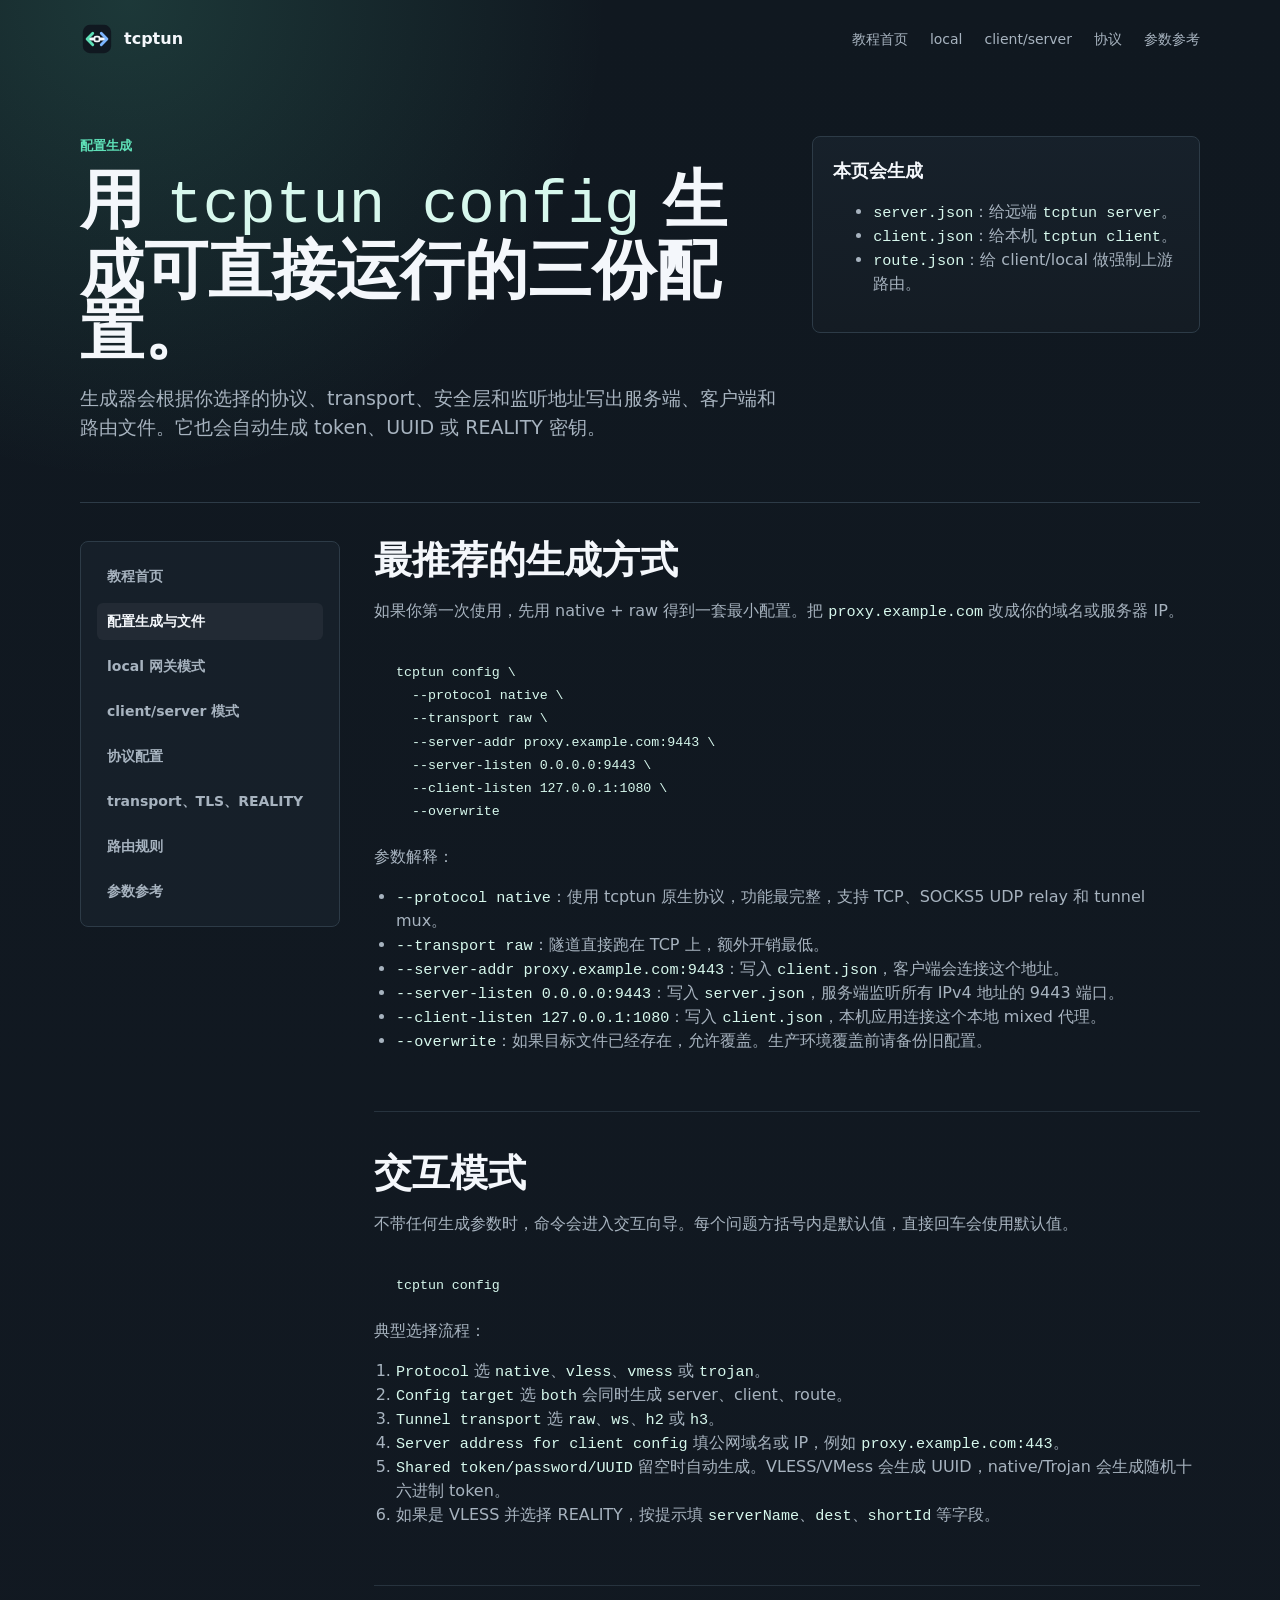
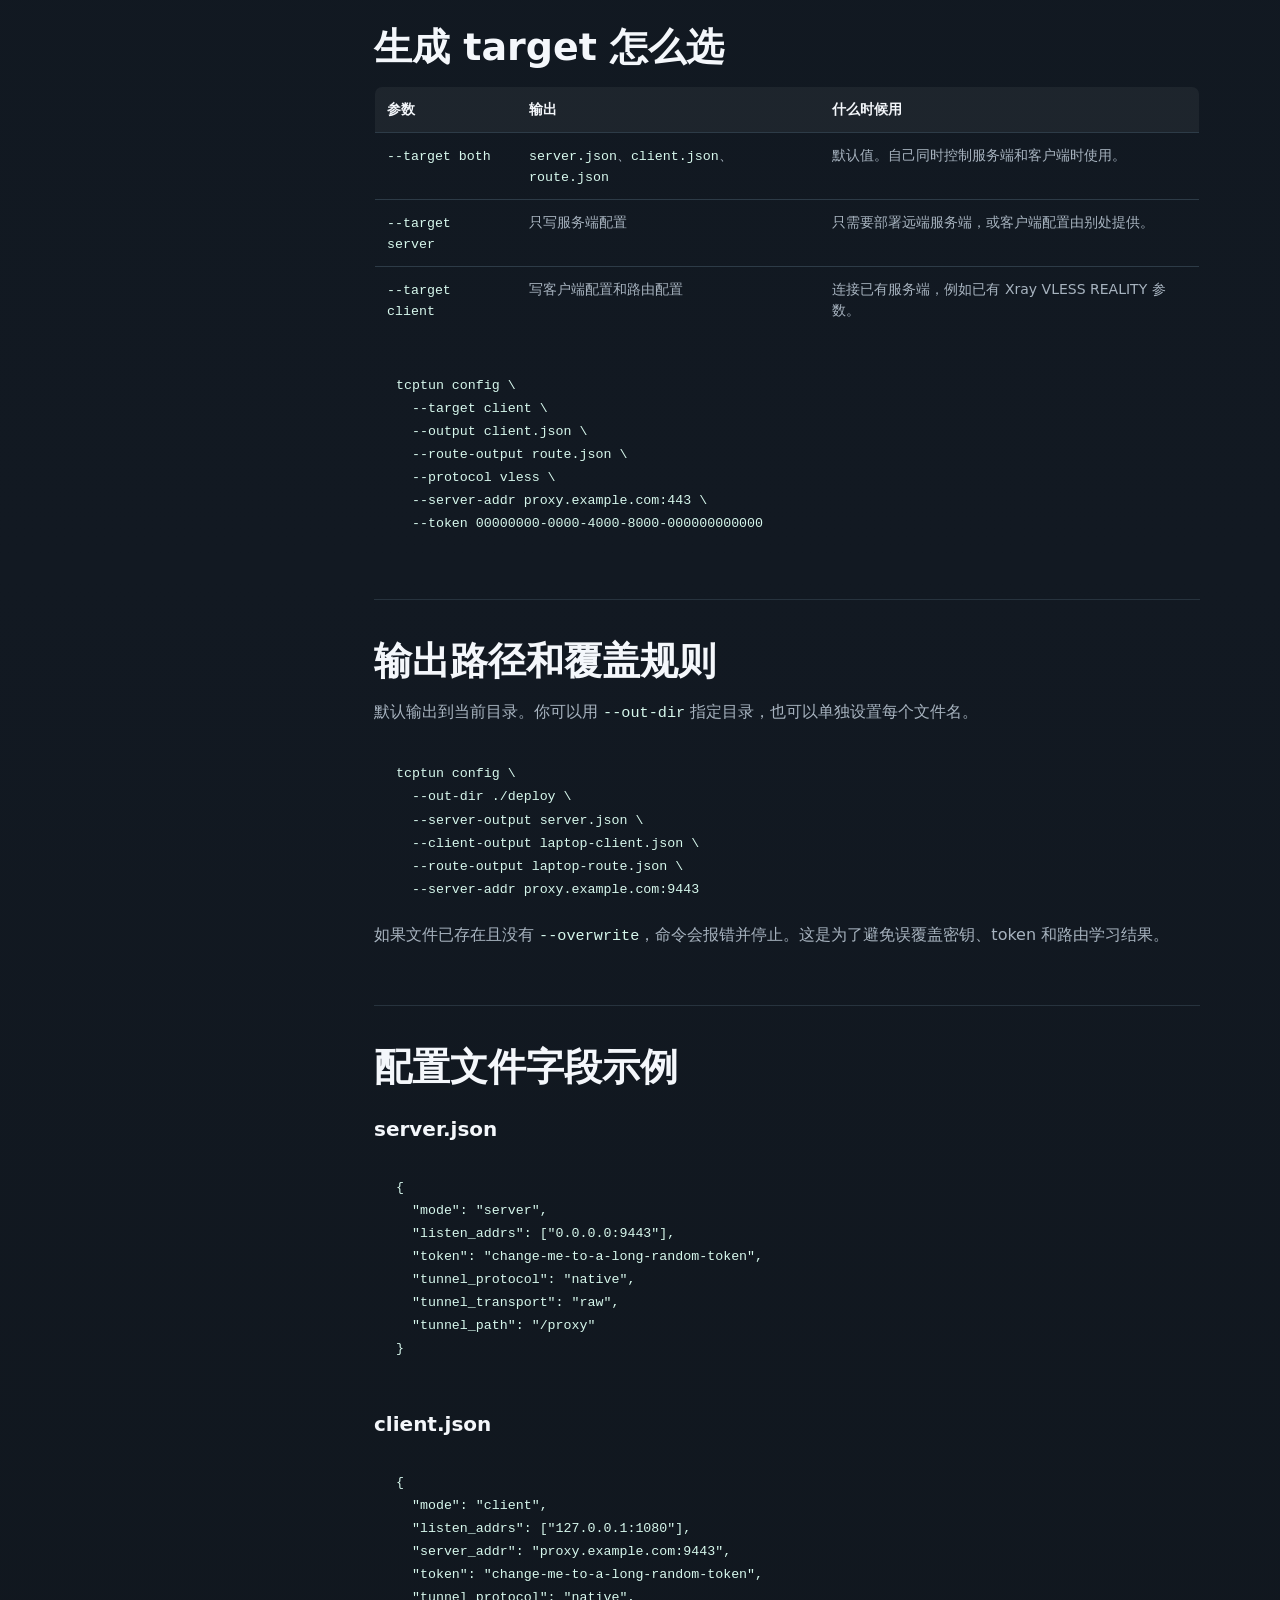
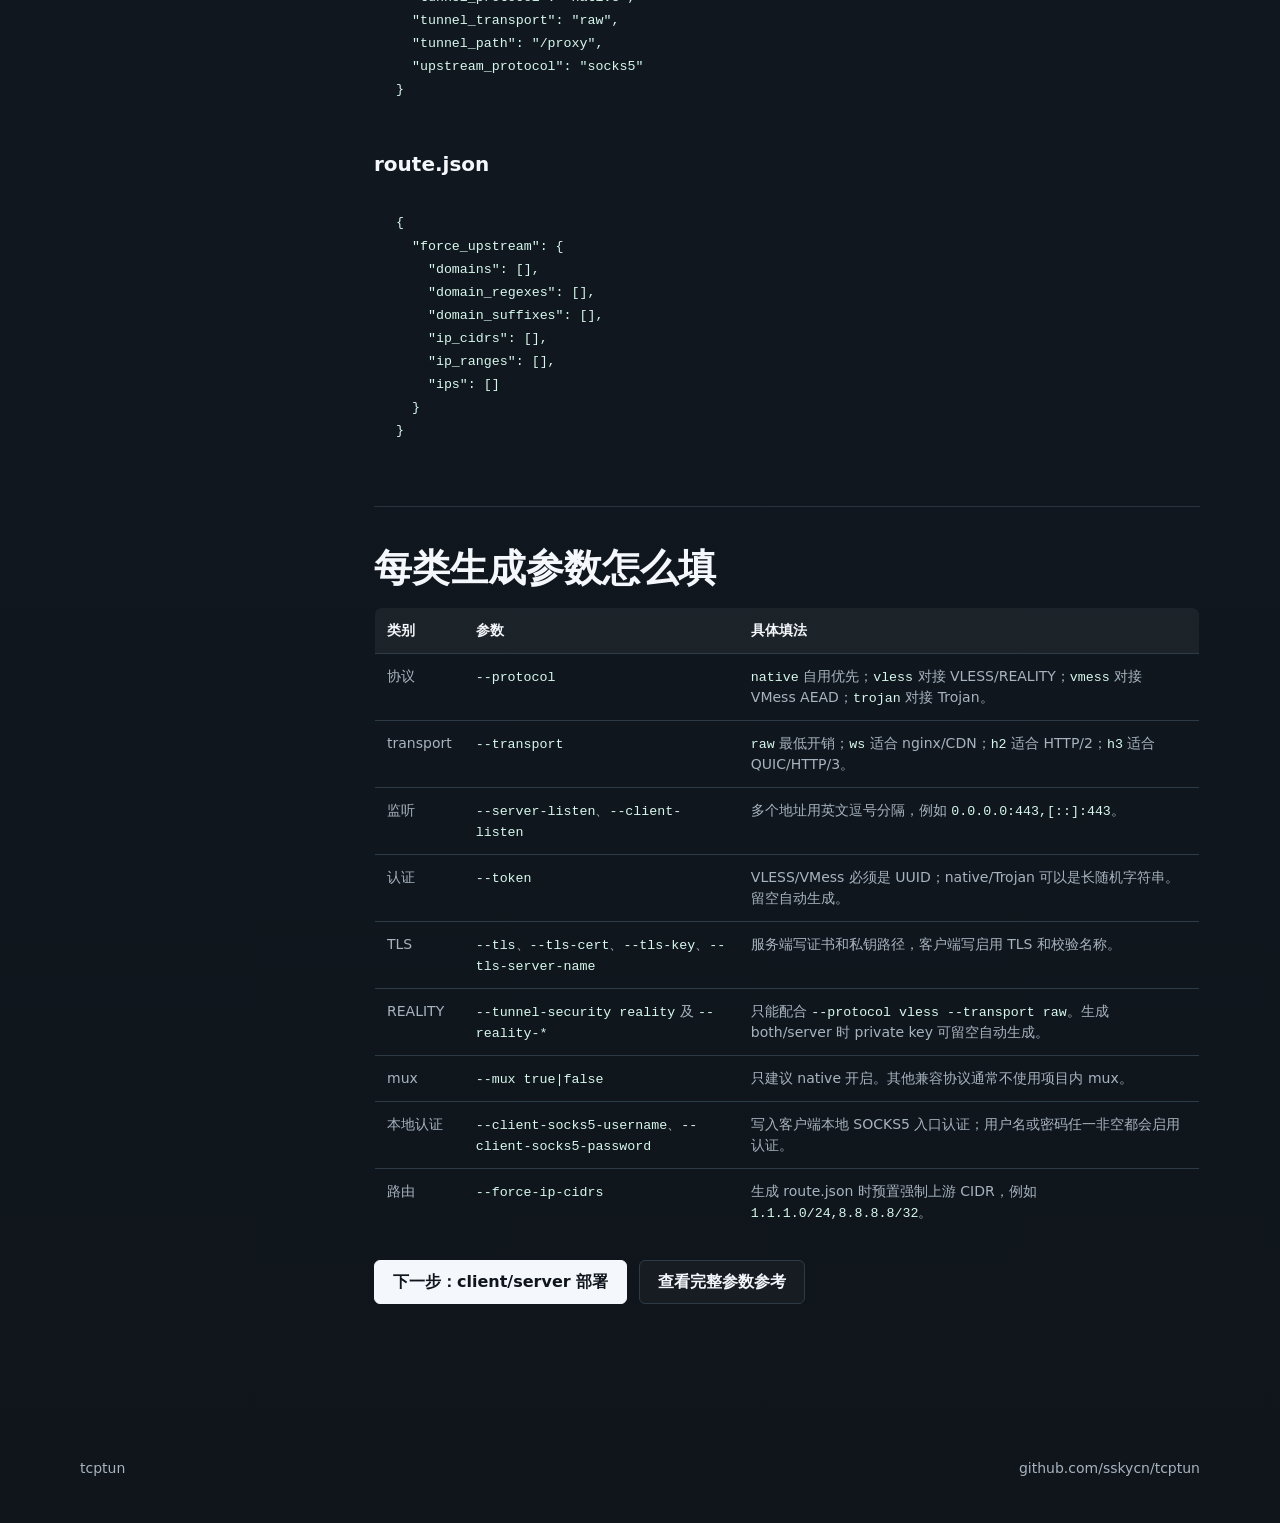
==== site/guide/config.html @ 9cd71167 "chore: update project files" ====
<!doctype html>
<html lang="zh-CN">
  <head>
    <meta charset="utf-8">
    <meta name="viewport" content="width=device-width, initial-scale=1">
    <title>配置生成与配置文件 - tcptun 使用教程</title>
    <meta name="description" content="tcptun config 手把手教程，解释 server.json、client.json、route.json 和每个生成参数。">
    <link rel="canonical" href="https://tcptun.com/guide/config.html">
    <meta name="theme-color" content="#101820">
    <link rel="icon" href="../icon.svg?v=20260701-2" type="image/svg+xml">
    <link rel="stylesheet" href="../styles.css">
  </head>
  <body>
    <header class="topbar">
      <a class="brand" href="../" aria-label="tcptun home"><img class="brand-icon" src="../icon.svg?v=20260701-2" alt="" aria-hidden="true"><span>tcptun</span></a>
      <nav class="nav" aria-label="Primary"><a href="./">教程首页</a><a href="local.html">local</a><a href="client-server.html">client/server</a><a href="protocols.html">协议</a><a href="reference.html">参数参考</a></nav>
    </header>
    <main class="doc-main">
      <section class="doc-hero">
        <div>
          <p class="eyebrow">配置生成</p>
          <h1>用 <code>tcptun config</code> 生成可直接运行的三份配置。</h1>
          <p class="lede">生成器会根据你选择的协议、transport、安全层和监听地址写出服务端、客户端和路由文件。它也会自动生成 token、UUID 或 REALITY 密钥。</p>
        </div>
        <div class="doc-card">
          <h3>本页会生成</h3>
          <ul>
            <li><code>server.json</code>：给远端 <code>tcptun server</code>。</li>
            <li><code>client.json</code>：给本机 <code>tcptun client</code>。</li>
            <li><code>route.json</code>：给 client/local 做强制上游路由。</li>
          </ul>
        </div>
      </section>
      <section class="doc-shell">
        <aside class="doc-sidebar" aria-label="教程导航">
          <a href="./">教程首页</a><a class="active" href="config.html">配置生成与文件</a><a href="local.html">local 网关模式</a><a href="client-server.html">client/server 模式</a><a href="protocols.html">协议配置</a><a href="transports.html">transport、TLS、REALITY</a><a href="routes.html">路由规则</a><a href="reference.html">参数参考</a>
        </aside>
        <div class="doc-content">
          <section class="doc-section">
            <h2>最推荐的生成方式</h2>
            <p>如果你第一次使用，先用 native + raw 得到一套最小配置。把 <code>proxy.example.com</code> 改成你的域名或服务器 IP。</p>
            <pre><code>tcptun config \
  --protocol native \
  --transport raw \
  --server-addr proxy.example.com:9443 \
  --server-listen 0.0.0.0:9443 \
  --client-listen 127.0.0.1:1080 \
  --overwrite</code></pre>
            <p>参数解释：</p>
            <ul>
              <li><code>--protocol native</code>：使用 tcptun 原生协议，功能最完整，支持 TCP、SOCKS5 UDP relay 和 tunnel mux。</li>
              <li><code>--transport raw</code>：隧道直接跑在 TCP 上，额外开销最低。</li>
              <li><code>--server-addr proxy.example.com:9443</code>：写入 <code>client.json</code>，客户端会连接这个地址。</li>
              <li><code>--server-listen 0.0.0.0:9443</code>：写入 <code>server.json</code>，服务端监听所有 IPv4 地址的 9443 端口。</li>
              <li><code>--client-listen 127.0.0.1:1080</code>：写入 <code>client.json</code>，本机应用连接这个本地 mixed 代理。</li>
              <li><code>--overwrite</code>：如果目标文件已经存在，允许覆盖。生产环境覆盖前请备份旧配置。</li>
            </ul>
          </section>

          <section class="doc-section">
            <h2>交互模式</h2>
            <p>不带任何生成参数时，命令会进入交互向导。每个问题方括号内是默认值，直接回车会使用默认值。</p>
            <pre><code>tcptun config</code></pre>
            <p>典型选择流程：</p>
            <ol>
              <li><code>Protocol</code> 选 <code>native</code>、<code>vless</code>、<code>vmess</code> 或 <code>trojan</code>。</li>
              <li><code>Config target</code> 选 <code>both</code> 会同时生成 server、client、route。</li>
              <li><code>Tunnel transport</code> 选 <code>raw</code>、<code>ws</code>、<code>h2</code> 或 <code>h3</code>。</li>
              <li><code>Server address for client config</code> 填公网域名或 IP，例如 <code>proxy.example.com:443</code>。</li>
              <li><code>Shared token/password/UUID</code> 留空时自动生成。VLESS/VMess 会生成 UUID，native/Trojan 会生成随机十六进制 token。</li>
              <li>如果是 VLESS 并选择 REALITY，按提示填 <code>serverName</code>、<code>dest</code>、<code>shortId</code> 等字段。</li>
            </ol>
          </section>

          <section class="doc-section">
            <h2>生成 target 怎么选</h2>
            <table class="doc-table">
              <thead><tr><th>参数</th><th>输出</th><th>什么时候用</th></tr></thead>
              <tbody>
                <tr><td><code>--target both</code></td><td><code>server.json</code>、<code>client.json</code>、<code>route.json</code></td><td>默认值。自己同时控制服务端和客户端时使用。</td></tr>
                <tr><td><code>--target server</code></td><td>只写服务端配置</td><td>只需要部署远端服务端，或客户端配置由别处提供。</td></tr>
                <tr><td><code>--target client</code></td><td>写客户端配置和路由配置</td><td>连接已有服务端，例如已有 Xray VLESS REALITY 参数。</td></tr>
              </tbody>
            </table>
            <pre><code>tcptun config \
  --target client \
  --output client.json \
  --route-output route.json \
  --protocol vless \
  --server-addr proxy.example.com:443 \
  --token 00000000-0000-4000-8000-000000000000</code></pre>
          </section>

          <section class="doc-section">
            <h2>输出路径和覆盖规则</h2>
            <p>默认输出到当前目录。你可以用 <code>--out-dir</code> 指定目录，也可以单独设置每个文件名。</p>
            <pre><code>tcptun config \
  --out-dir ./deploy \
  --server-output server.json \
  --client-output laptop-client.json \
  --route-output laptop-route.json \
  --server-addr proxy.example.com:9443</code></pre>
            <p>如果文件已存在且没有 <code>--overwrite</code>，命令会报错并停止。这是为了避免误覆盖密钥、token 和路由学习结果。</p>
          </section>

          <section class="doc-section">
            <h2>配置文件字段示例</h2>
            <h3>server.json</h3>
            <pre><code>{
  "mode": "server",
  "listen_addrs": ["0.0.0.0:9443"],
  "token": "change-me-to-a-long-random-token",
  "tunnel_protocol": "native",
  "tunnel_transport": "raw",
  "tunnel_path": "/proxy"
}</code></pre>
            <h3>client.json</h3>
            <pre><code>{
  "mode": "client",
  "listen_addrs": ["127.0.0.1:1080"],
  "server_addr": "proxy.example.com:9443",
  "token": "change-me-to-a-long-random-token",
  "tunnel_protocol": "native",
  "tunnel_transport": "raw",
  "tunnel_path": "/proxy",
  "upstream_protocol": "socks5"
}</code></pre>
            <h3>route.json</h3>
            <pre><code>{
  "force_upstream": {
    "domains": [],
    "domain_regexes": [],
    "domain_suffixes": [],
    "ip_cidrs": [],
    "ip_ranges": [],
    "ips": []
  }
}</code></pre>
          </section>

          <section class="doc-section">
            <h2>每类生成参数怎么填</h2>
            <table class="doc-table">
              <thead><tr><th>类别</th><th>参数</th><th>具体填法</th></tr></thead>
              <tbody>
                <tr><td>协议</td><td><code>--protocol</code></td><td><code>native</code> 自用优先；<code>vless</code> 对接 VLESS/REALITY；<code>vmess</code> 对接 VMess AEAD；<code>trojan</code> 对接 Trojan。</td></tr>
                <tr><td>transport</td><td><code>--transport</code></td><td><code>raw</code> 最低开销；<code>ws</code> 适合 nginx/CDN；<code>h2</code> 适合 HTTP/2；<code>h3</code> 适合 QUIC/HTTP/3。</td></tr>
                <tr><td>监听</td><td><code>--server-listen</code>、<code>--client-listen</code></td><td>多个地址用英文逗号分隔，例如 <code>0.0.0.0:443,[::]:443</code>。</td></tr>
                <tr><td>认证</td><td><code>--token</code></td><td>VLESS/VMess 必须是 UUID；native/Trojan 可以是长随机字符串。留空自动生成。</td></tr>
                <tr><td>TLS</td><td><code>--tls</code>、<code>--tls-cert</code>、<code>--tls-key</code>、<code>--tls-server-name</code></td><td>服务端写证书和私钥路径，客户端写启用 TLS 和校验名称。</td></tr>
                <tr><td>REALITY</td><td><code>--tunnel-security reality</code> 及 <code>--reality-*</code></td><td>只能配合 <code>--protocol vless --transport raw</code>。生成 both/server 时 private key 可留空自动生成。</td></tr>
                <tr><td>mux</td><td><code>--mux true|false</code></td><td>只建议 native 开启。其他兼容协议通常不使用项目内 mux。</td></tr>
                <tr><td>本地认证</td><td><code>--client-socks5-username</code>、<code>--client-socks5-password</code></td><td>写入客户端本地 SOCKS5 入口认证；用户名或密码任一非空都会启用认证。</td></tr>
                <tr><td>路由</td><td><code>--force-ip-cidrs</code></td><td>生成 route.json 时预置强制上游 CIDR，例如 <code>1.1.1.0/24,8.8.8.8/32</code>。</td></tr>
              </tbody>
            </table>
            <div class="doc-next">
              <a class="button primary" href="client-server.html">下一步：client/server 部署</a>
              <a class="button secondary" href="reference.html">查看完整参数参考</a>
            </div>
          </section>
        </div>
      </section>
    </main>
    <footer class="footer"><span>tcptun</span><a href="https://github.com/sskycn/tcptun">github.com/sskycn/tcptun</a></footer>
  </body>
</html>
---- site/styles.css ----
:root {
  color-scheme: dark;
  --bg: #101820;
  --panel: #17212b;
  --panel-2: #1d2a34;
  --text: #f4f7fb;
  --muted: #a7b3bf;
  --line: #2d3b47;
  --accent: #5ee0b7;
  --accent-2: #7db6ff;
  --button: #f4f7fb;
  --button-text: #0e151c;
}

* {
  box-sizing: border-box;
}

body {
  margin: 0;
  min-width: 320px;
  background:
    radial-gradient(circle at 10% 0%, rgba(94, 224, 183, 0.16), transparent 30rem),
    linear-gradient(180deg, #101820 0%, #121922 46%, #0f151b 100%);
  color: var(--text);
  font-family: Inter, ui-sans-serif, system-ui, -apple-system, BlinkMacSystemFont, "Segoe UI", sans-serif;
  line-height: 1.5;
}

a {
  color: inherit;
  text-decoration: none;
}

.topbar {
  display: flex;
  align-items: center;
  justify-content: space-between;
  width: min(1120px, calc(100vw - 32px));
  margin: 0 auto;
  padding: 22px 0;
}

.brand,
.nav {
  display: flex;
  align-items: center;
}

.brand {
  gap: 10px;
  font-weight: 700;
}

.brand-icon {
  width: 34px;
  height: 34px;
  display: block;
}

.nav {
  gap: 22px;
  color: var(--muted);
  font-size: 14px;
}

.nav a:hover {
  color: var(--text);
}

.language-switch {
  display: inline-flex;
  gap: 4px;
  padding: 4px;
  border: 1px solid var(--line);
  border-radius: 8px;
  background: rgba(255, 255, 255, 0.03);
}

.language-switch button {
  min-width: 42px;
  min-height: 32px;
  border: 0;
  border-radius: 5px;
  background: transparent;
  color: var(--muted);
  cursor: pointer;
  font: inherit;
  font-size: 13px;
  font-weight: 800;
}

.language-switch button.active {
  background: var(--button);
  color: var(--button-text);
}

.hero {
  display: grid;
  grid-template-columns: minmax(0, 1fr) minmax(360px, 0.86fr);
  gap: 44px;
  width: min(1120px, calc(100vw - 32px));
  margin: 46px auto 0;
  min-height: calc(100vh - 168px);
  align-items: center;
}

.hero-copy {
  max-width: 700px;
}

.eyebrow {
  margin: 0 0 14px;
  color: var(--accent);
  font-size: 13px;
  font-weight: 700;
  letter-spacing: 0;
  text-transform: uppercase;
}

h1,
h2,
h3,
p {
  margin-top: 0;
}

h1 {
  margin-bottom: 22px;
  max-width: 760px;
  font-size: clamp(46px, 8vw, 84px);
  line-height: 0.96;
  letter-spacing: 0;
}

h2 {
  margin-bottom: 18px;
  font-size: clamp(30px, 5vw, 48px);
  line-height: 1.05;
  letter-spacing: 0;
}

h3 {
  margin-bottom: 10px;
  font-size: 18px;
}

.lede {
  max-width: 660px;
  color: var(--muted);
  font-size: 19px;
}

.actions {
  display: flex;
  flex-wrap: wrap;
  gap: 12px;
  margin-top: 30px;
}

.button {
  display: inline-flex;
  align-items: center;
  justify-content: center;
  min-height: 44px;
  padding: 0 18px;
  border: 1px solid var(--line);
  border-radius: 6px;
  font-weight: 700;
  white-space: nowrap;
}

.button.primary {
  border-color: var(--button);
  background: var(--button);
  color: var(--button-text);
}

.button.secondary {
  background: rgba(255, 255, 255, 0.03);
  color: var(--text);
}

.terminal,
.code-card {
  border: 1px solid var(--line);
  border-radius: 8px;
  background: rgba(12, 18, 24, 0.78);
  box-shadow: 0 24px 70px rgba(0, 0, 0, 0.28);
  overflow: hidden;
}

.terminal-bar {
  display: flex;
  gap: 8px;
  padding: 14px;
  border-bottom: 1px solid var(--line);
  background: rgba(255, 255, 255, 0.03);
}

.terminal-bar span {
  width: 10px;
  height: 10px;
  border-radius: 50%;
  background: var(--accent-2);
}

.terminal-bar span:first-child {
  background: #ff7f7f;
}

.terminal-bar span:nth-child(2) {
  background: #ffd36b;
}

pre {
  margin: 0;
  overflow-x: auto;
  padding: 22px;
  color: #d7f8ed;
  font: 14px/1.65 ui-monospace, SFMono-Regular, Menlo, Consolas, monospace;
}

.section {
  width: min(1120px, calc(100vw - 32px));
  margin: 0 auto;
  padding: 92px 0;
}

.section-heading {
  max-width: 720px;
  margin-bottom: 28px;
}

.feature-grid {
  display: grid;
  grid-template-columns: repeat(4, minmax(0, 1fr));
  gap: 14px;
}

.feature-grid article {
  min-height: 204px;
  border: 1px solid var(--line);
  border-radius: 8px;
  background: linear-gradient(180deg, var(--panel), var(--panel-2));
  padding: 22px;
}

.feature-grid p,
.split p,
.guide p,
.download p,
.converter-section p,
.footer {
  color: var(--muted);
}

.split,
.download {
  display: grid;
  grid-template-columns: minmax(0, 0.9fr) minmax(320px, 0.8fr);
  gap: 30px;
  align-items: center;
  border-top: 1px solid var(--line);
}

.download {
  grid-template-columns: minmax(0, 1fr) auto;
  border-bottom: 1px solid var(--line);
}

code {
  color: #d7f8ed;
  font: 0.95em ui-monospace, SFMono-Regular, Menlo, Consolas, monospace;
}

.guide {
  border-top: 1px solid var(--line);
}

.steps {
  display: grid;
  grid-template-columns: repeat(4, minmax(0, 1fr));
  gap: 14px;
}

.steps article,
.guide-notes > div,
.converter-pane {
  border: 1px solid var(--line);
  border-radius: 8px;
  background: linear-gradient(180deg, rgba(23, 33, 43, 0.96), rgba(20, 28, 36, 0.96));
}

.steps article {
  display: flex;
  flex-direction: column;
  min-height: 300px;
  padding: 20px;
}

.steps pre {
  margin-top: auto;
  padding: 16px;
  border: 1px solid rgba(125, 182, 255, 0.18);
  border-radius: 6px;
  background: rgba(10, 14, 18, 0.55);
  font-size: 12px;
}

.step-index {
  display: grid;
  place-items: center;
  width: 30px;
  height: 30px;
  margin-bottom: 16px;
  border: 1px solid rgba(94, 224, 183, 0.5);
  border-radius: 50%;
  color: var(--accent);
  font-weight: 800;
}

.guide-notes {
  display: grid;
  grid-template-columns: repeat(2, minmax(0, 1fr));
  gap: 14px;
  margin-top: 14px;
}

.guide-notes > div {
  padding: 22px;
}

.converter-section {
  border-top: 1px solid var(--line);
}

.converter {
  display: grid;
  grid-template-columns: minmax(0, 0.95fr) minmax(0, 1.05fr);
  gap: 18px;
}

.generator {
  display: grid;
  grid-template-columns: minmax(0, 0.82fr) minmax(0, 1.18fr);
  gap: 18px;
  margin-bottom: 82px;
}

.converter-pane,
.generator-form,
.generator-output {
  min-width: 0;
  padding: 20px;
}

.generator-form,
.generator-output {
  border: 1px solid var(--line);
  border-radius: 8px;
  background: linear-gradient(180deg, rgba(23, 33, 43, 0.96), rgba(20, 28, 36, 0.96));
}

.field-row {
  display: grid;
  grid-template-columns: 112px minmax(0, 1fr);
  gap: 12px;
  align-items: center;
  margin-bottom: 12px;
}

label,
.textarea-label,
.output-heading {
  color: var(--text);
  font-size: 13px;
  font-weight: 700;
}

input,
select,
textarea {
  width: 100%;
  border: 1px solid var(--line);
  border-radius: 6px;
  background: #0c1218;
  color: var(--text);
  font: inherit;
}

input,
select {
  min-height: 42px;
  padding: 0 12px;
}

textarea {
  min-height: 360px;
  margin-top: 8px;
  padding: 14px;
  resize: vertical;
  font: 13px/1.55 ui-monospace, SFMono-Regular, Menlo, Consolas, monospace;
}

.converter-actions {
  display: flex;
  flex-wrap: wrap;
  gap: 10px;
  margin-top: 14px;
}

.converter-actions.compact {
  margin-top: 0;
}

.tabs {
  display: flex;
  flex-wrap: wrap;
  gap: 8px;
  margin-bottom: 12px;
}

.tab {
  min-height: 36px;
  border: 1px solid var(--line);
  border-radius: 6px;
  background: rgba(255, 255, 255, 0.03);
  color: var(--muted);
  cursor: pointer;
  font: inherit;
  font-weight: 700;
  padding: 0 12px;
}

.tab.active {
  border-color: rgba(94, 224, 183, 0.65);
  color: var(--text);
}

.output-pane {
  min-width: 0;
}

.output-heading {
  display: flex;
  align-items: center;
  justify-content: space-between;
  gap: 12px;
  margin-bottom: 12px;
}

.converter-output {
  min-height: 440px;
  border: 1px solid rgba(125, 182, 255, 0.18);
  border-radius: 6px;
  background: #0a0f14;
  white-space: pre;
}

.converter-status {
  min-height: 22px;
  margin: 12px 0 0;
  font-size: 13px;
}

.converter-status.error {
  color: #ffb5b5;
}

.converter-status.ok {
  color: var(--accent);
}

.footer {
  display: flex;
  justify-content: space-between;
  gap: 20px;
  width: min(1120px, calc(100vw - 32px));
  margin: 0 auto;
  padding: 28px 0 44px;
  font-size: 14px;
}

.doc-main {
  width: min(1120px, calc(100vw - 32px));
  margin: 0 auto;
}

.doc-hero {
  display: grid;
  grid-template-columns: minmax(0, 0.9fr) minmax(280px, 0.5fr);
  gap: 34px;
  align-items: start;
  padding: 58px 0 42px;
  border-bottom: 1px solid var(--line);
}

.doc-hero h1 {
  max-width: 900px;
  font-size: clamp(38px, 6vw, 64px);
}

.doc-hero .lede {
  max-width: 800px;
}

.doc-shell {
  display: grid;
  grid-template-columns: 260px minmax(0, 1fr);
  gap: 34px;
  align-items: start;
  padding: 38px 0 84px;
}

.doc-sidebar {
  position: sticky;
  top: 18px;
  display: grid;
  gap: 8px;
  padding: 16px;
  border: 1px solid var(--line);
  border-radius: 8px;
  background: rgba(23, 33, 43, 0.92);
}

.doc-sidebar a {
  display: block;
  padding: 8px 10px;
  border-radius: 6px;
  color: var(--muted);
  font-size: 14px;
  font-weight: 700;
}

.doc-sidebar a:hover,
.doc-sidebar a.active {
  background: rgba(255, 255, 255, 0.05);
  color: var(--text);
}

.doc-content {
  min-width: 0;
}

.doc-section {
  padding: 0 0 42px;
  border-bottom: 1px solid rgba(45, 59, 71, 0.78);
  margin-bottom: 42px;
}

.doc-section:last-child {
  border-bottom: 0;
  margin-bottom: 0;
}

.doc-section h2 {
  font-size: clamp(26px, 4vw, 38px);
}

.doc-section h3 {
  margin-top: 26px;
  font-size: 20px;
}

.doc-section p,
.doc-section li,
.doc-card p,
.doc-card li {
  color: var(--muted);
}

.doc-section ul,
.doc-section ol {
  padding-left: 22px;
}

.doc-grid {
  display: grid;
  grid-template-columns: repeat(2, minmax(0, 1fr));
  gap: 14px;
}

.doc-grid.three {
  grid-template-columns: repeat(3, minmax(0, 1fr));
}

.doc-card,
.doc-callout {
  border: 1px solid var(--line);
  border-radius: 8px;
  background: linear-gradient(180deg, rgba(23, 33, 43, 0.96), rgba(20, 28, 36, 0.96));
  padding: 20px;
}

.doc-callout {
  margin: 20px 0;
  border-color: rgba(94, 224, 183, 0.38);
}

.doc-card h3,
.doc-callout h3 {
  margin-top: 0;
}

.doc-table {
  width: 100%;
  border-collapse: collapse;
  margin: 18px 0;
  overflow: hidden;
  border: 1px solid var(--line);
  border-radius: 8px;
  font-size: 14px;
}

.doc-table th,
.doc-table td {
  padding: 12px;
  border-bottom: 1px solid var(--line);
  text-align: left;
  vertical-align: top;
}

.doc-table th {
  background: rgba(255, 255, 255, 0.05);
  color: var(--text);
}

.doc-table td {
  color: var(--muted);
}

.doc-table tr:last-child td {
  border-bottom: 0;
}

.doc-next {
  display: flex;
  flex-wrap: wrap;
  gap: 12px;
  margin-top: 24px;
}

@media (max-width: 900px) {
  .topbar {
    align-items: flex-start;
    gap: 18px;
    flex-direction: column;
  }

  .nav {
    flex-wrap: wrap;
    gap: 14px;
  }

  .language-switch {
    align-self: flex-start;
  }

  .hero,
  .split,
  .download,
  .doc-hero,
  .doc-shell {
    grid-template-columns: 1fr;
  }

  .doc-sidebar {
    position: static;
  }

  .hero {
    min-height: auto;
    margin-top: 28px;
  }

  .feature-grid {
    grid-template-columns: repeat(2, minmax(0, 1fr));
  }

  .steps,
  .guide-notes,
  .converter,
  .generator,
  .doc-grid,
  .doc-grid.three {
    grid-template-columns: 1fr;
  }
}

@media (max-width: 560px) {
  h1 {
    font-size: 42px;
  }

  .feature-grid {
    grid-template-columns: 1fr;
  }

  .field-row {
    grid-template-columns: 1fr;
    gap: 6px;
  }

  .output-heading {
    align-items: flex-start;
    flex-direction: column;
  }

  .doc-table {
    display: block;
    overflow-x: auto;
  }

  .doc-table thead,
  .doc-table tbody {
    display: table;
    width: 100%;
    min-width: 640px;
    table-layout: fixed;
  }

  .footer {
    flex-direction: column;
  }
}
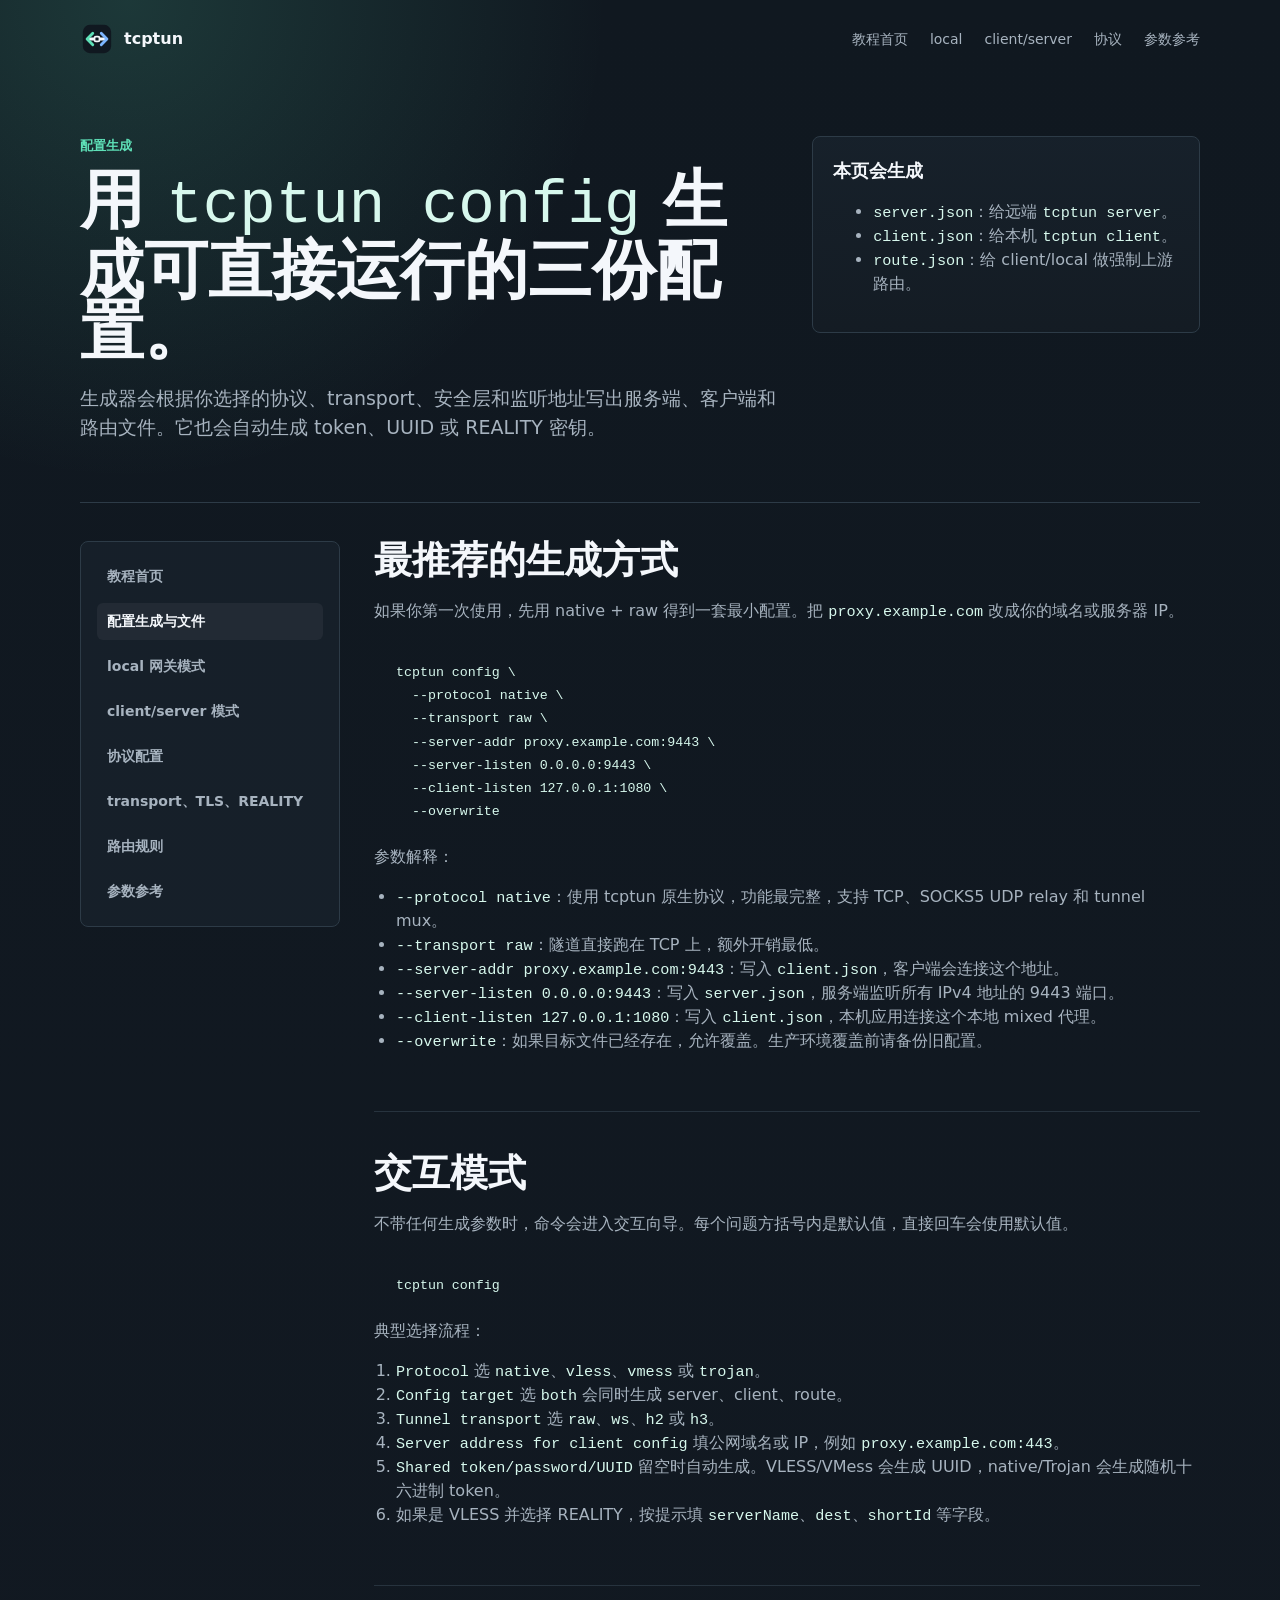
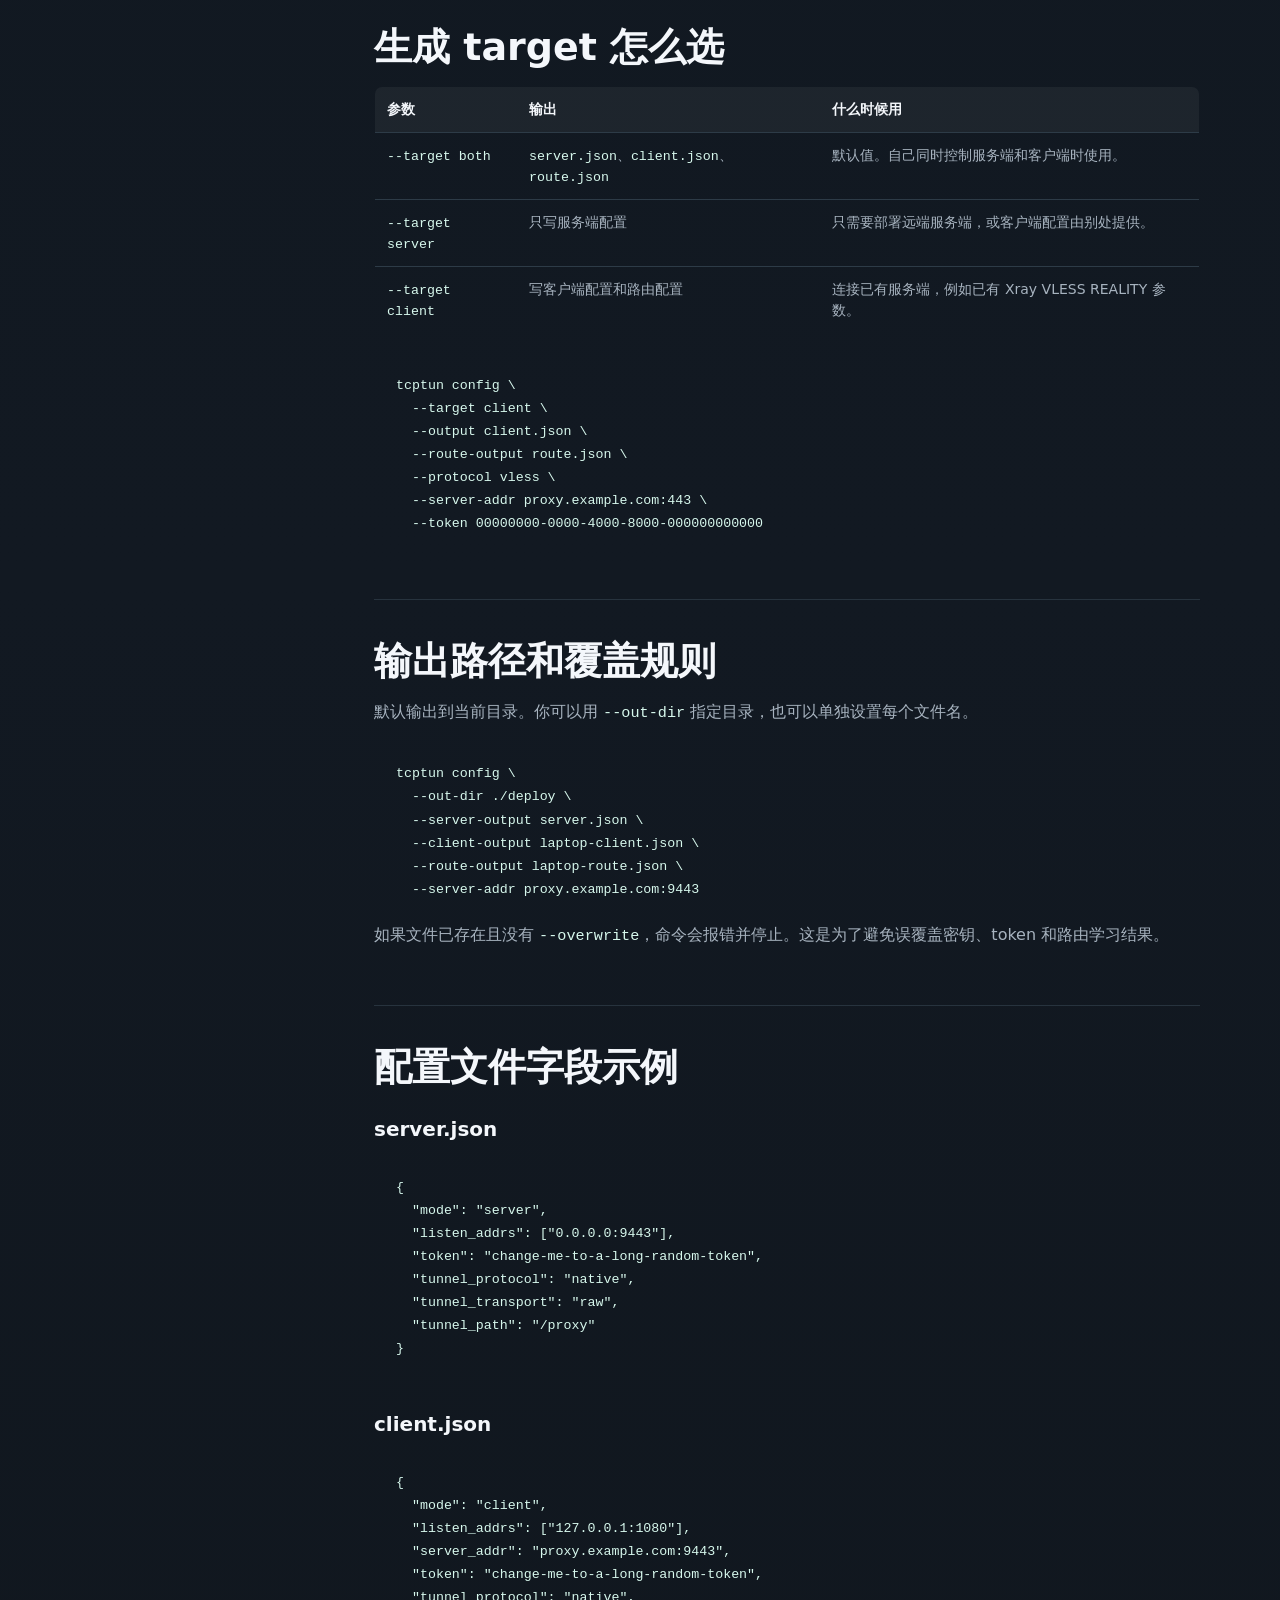
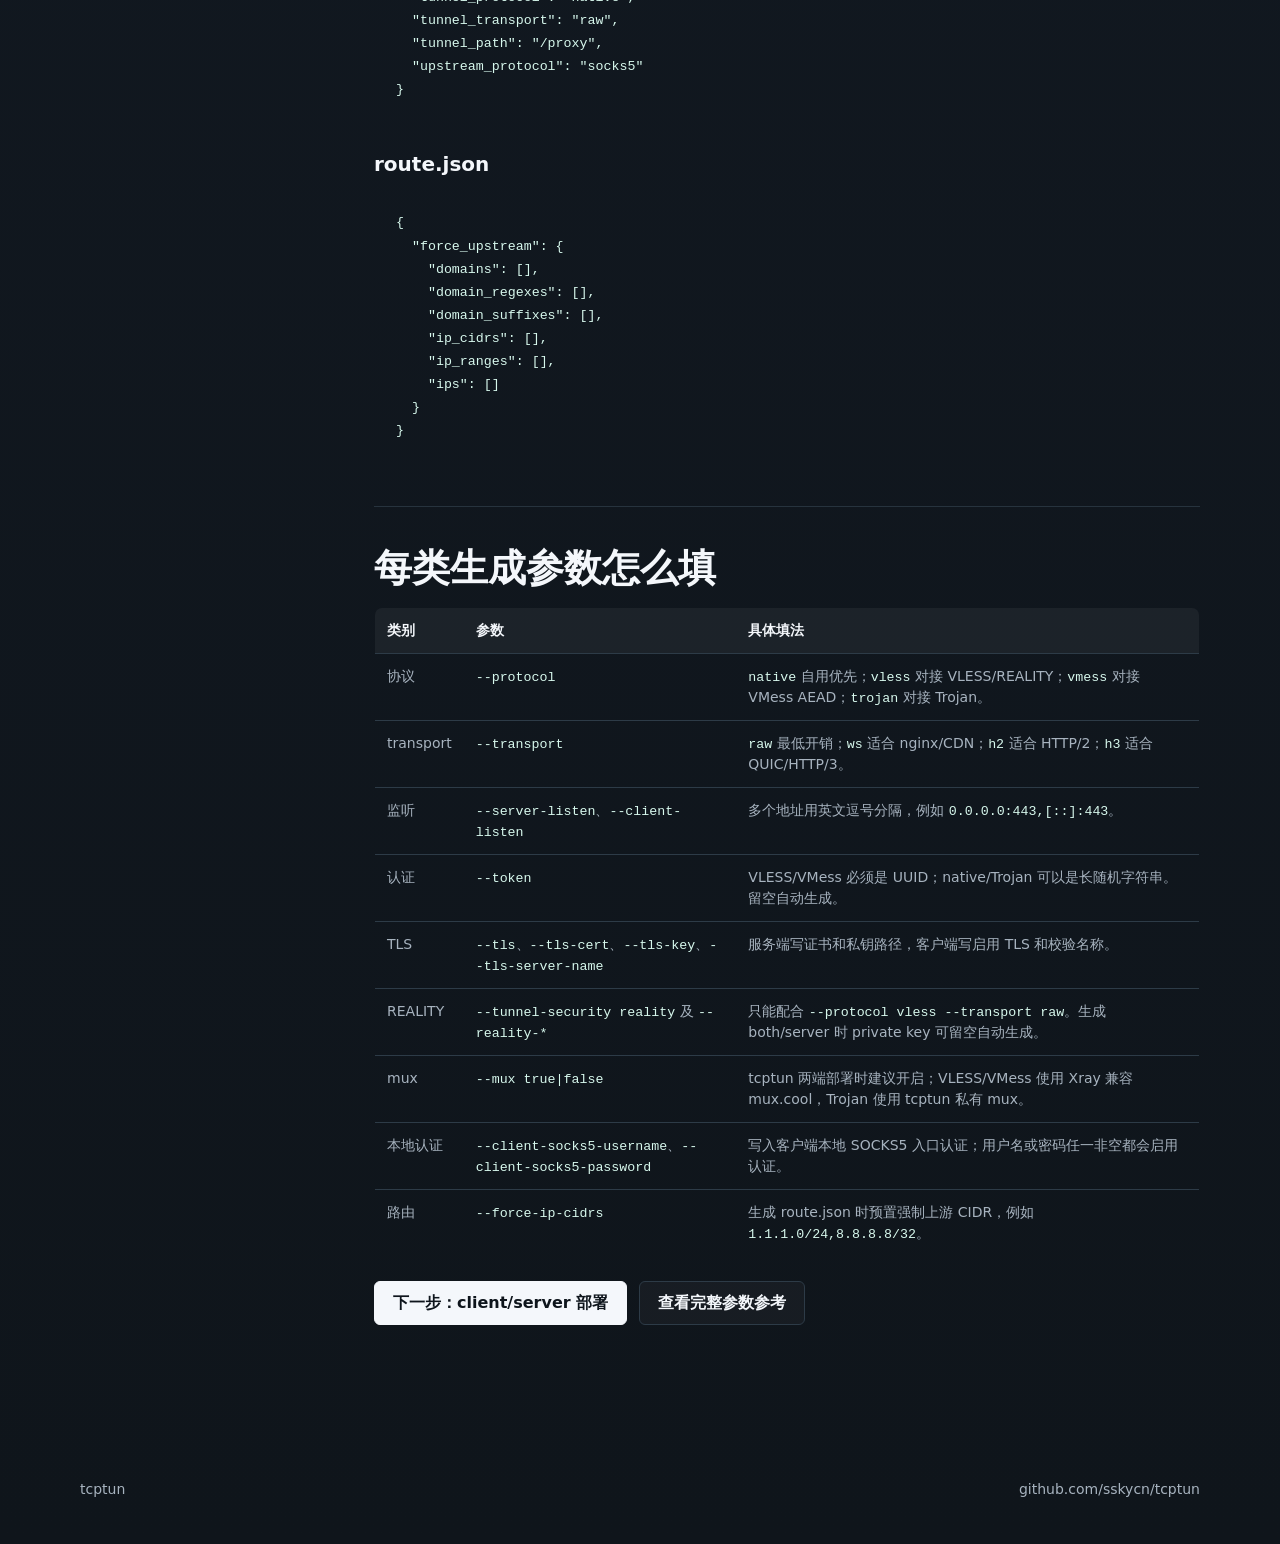
==== commit 1eeb03a5: "feat(protocol): add xray mux for vless/vmess/trojan" ====
--- a/site/guide/config.html
+++ b/site/guide/config.html
@@ -149,7 +149,7 @@
                 <tr><td>认证</td><td><code>--token</code></td><td>VLESS/VMess 必须是 UUID；native/Trojan 可以是长随机字符串。留空自动生成。</td></tr>
                 <tr><td>TLS</td><td><code>--tls</code>、<code>--tls-cert</code>、<code>--tls-key</code>、<code>--tls-server-name</code></td><td>服务端写证书和私钥路径，客户端写启用 TLS 和校验名称。</td></tr>
                 <tr><td>REALITY</td><td><code>--tunnel-security reality</code> 及 <code>--reality-*</code></td><td>只能配合 <code>--protocol vless --transport raw</code>。生成 both/server 时 private key 可留空自动生成。</td></tr>
-                <tr><td>mux</td><td><code>--mux true|false</code></td><td>只建议 native 开启。其他兼容协议通常不使用项目内 mux。</td></tr>
+                <tr><td>mux</td><td><code>--mux true|false</code></td><td>tcptun 两端部署时建议开启；VLESS/VMess 使用 Xray 兼容 mux.cool，Trojan 使用 tcptun 私有 mux。</td></tr>
                 <tr><td>本地认证</td><td><code>--client-socks5-username</code>、<code>--client-socks5-password</code></td><td>写入客户端本地 SOCKS5 入口认证；用户名或密码任一非空都会启用认证。</td></tr>
                 <tr><td>路由</td><td><code>--force-ip-cidrs</code></td><td>生成 route.json 时预置强制上游 CIDR，例如 <code>1.1.1.0/24,8.8.8.8/32</code>。</td></tr>
               </tbody>
